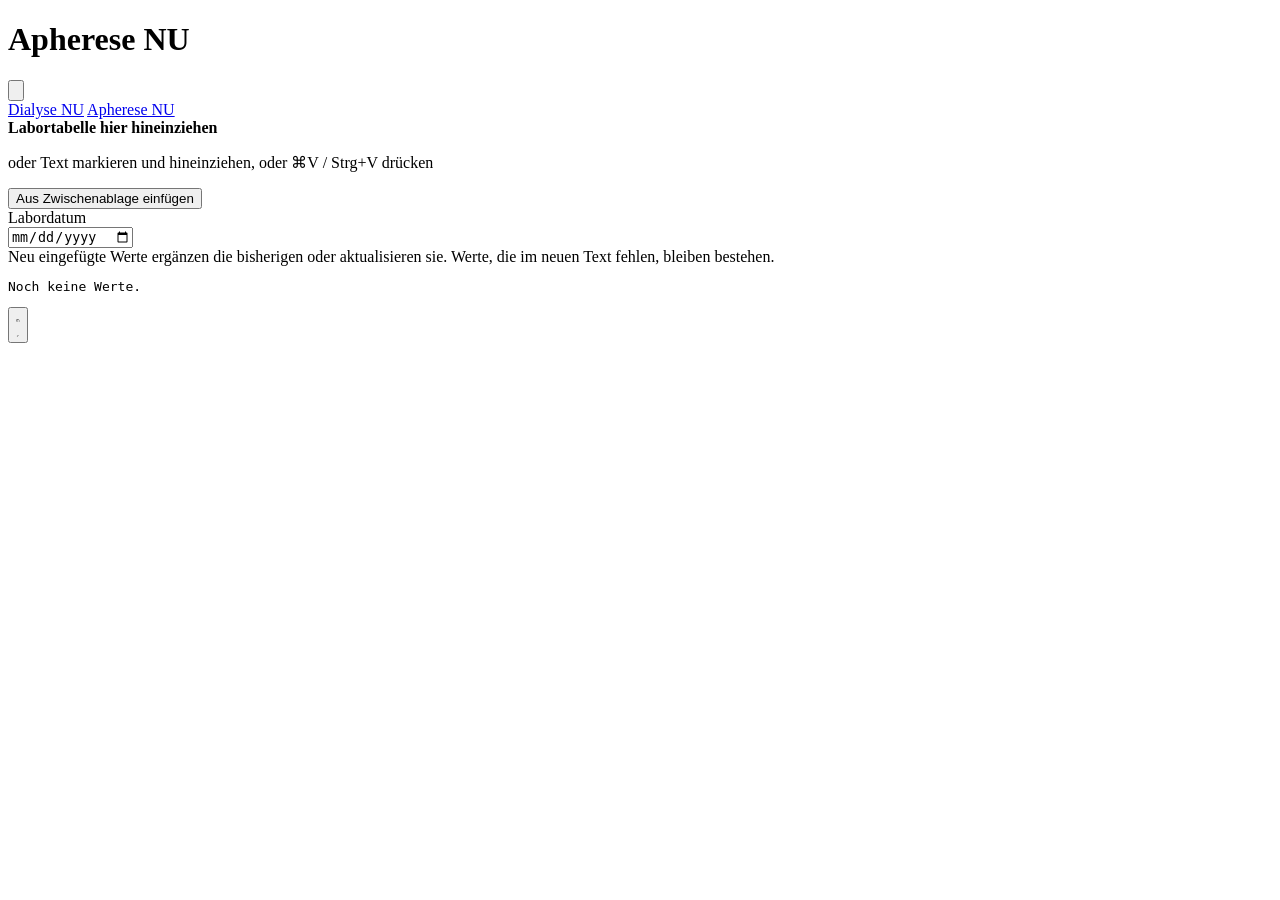
==== apherese.html @ d82b1b14 "Replace button with date input in apherese.html" ====
<!doctype html>
<html lang="de">
  <head>
    <meta charset="utf-8" />
    <meta
      name="viewport"
      content="width=device-width, initial-scale=1, viewport-fit=cover"
    />
    <link
      rel="icon"
      type="image/png"
      href="./faviconA/favicon-96x96.png"
      sizes="96x96"
    />
    <link rel="icon" type="image/svg+xml" href="./faviconA/favicon.svg" />
    <link rel="shortcut icon" href="./faviconA/favicon.ico" />
    <link
      rel="apple-touch-icon"
      sizes="180x180"
      href="./faviconA/apple-touch-icon.png"
    />
    <meta name="apple-mobile-web-app-title" content="Apherese NU" />
    <link rel="manifest" href="./faviconA/site.webmanifest" />
    <meta name="apple-mobile-web-app-title" content="Apherese NU" />
    <title>Apherese NU</title>
    <link rel="stylesheet" href="style.css" />
  </head>
  <body>
    <div class="header">
      <h1>Apherese NU</h1>
      <button
        class="BTN"
        id="resetBtn"
        title="Zurücksetzen"
        aria-label="Zurücksetzen"
      >
        <svg viewBox="0 0 24 24">
          <path d="M12 5V1L7 6l5 5V7a6 6 0 1 1-6 6H4a8 8 0 1 0 8-8z" />
        </svg>
      </button>
    </div>

    <nav class="switch" aria-label="Bereich wählen">
      <a href="index.html">Dialyse NU</a>
      <a href="apherese.html" class="active" aria-current="page">Apherese NU</a>
    </nav>

    <div class="card">
      <div class="drop" id="drop" tabindex="0">
        <b>Labortabelle hier hineinziehen</b>
        <p>oder Text markieren und hineinziehen, oder ⌘V / Strg+V drücken</p>
        <button type="button" class="pill" id="clip">
          Aus Zwischenablage einfügen
        </button>
        <div id="msg"></div>
      </div>
    </div>

    <form class="card datum" onsubmit="return false;">
      <div class="umrechner">
        <div class="title">Labordatum</div>
        <div class="eingabefeld dd" id="dd">
          <input type="date" id="datum" />
        </div>
      </div>
      <div class="hint">
        Neu eingefügte Werte ergänzen die bisherigen oder aktualisieren sie.
        Werte, die im neuen Text fehlen, bleiben bestehen.
      </div>
    </form>

    <div class="card">
      <div class="outrow">
        <pre id="out">Noch keine Werte.</pre>
        <button
          class="BTN"
          id="CopyBtn"
          title="Text kopieren"
          aria-label="Text kopieren"
        >
          <svg class="ic-copy" viewBox="0 0 24 24">
            <path
              d="M16 1H4a2 2 0 0 0-2 2v14h2V3h12V1zm3 4H8a2 2 0 0 0-2 2v14a2 2 0 0 0 2 2h11a2 2 0 0 0 2-2V7a2 2 0 0 0-2-2zm0 16H8V7h11v14z"
            />
          </svg>
          <svg class="ic-check" viewBox="0 0 24 24">
            <path d="M5 12.5l4.5 4.5L19 7.5" />
          </svg>
        </button>
      </div>
    </div>

    <script src="apherese.js"></script>
  </body>
</html>
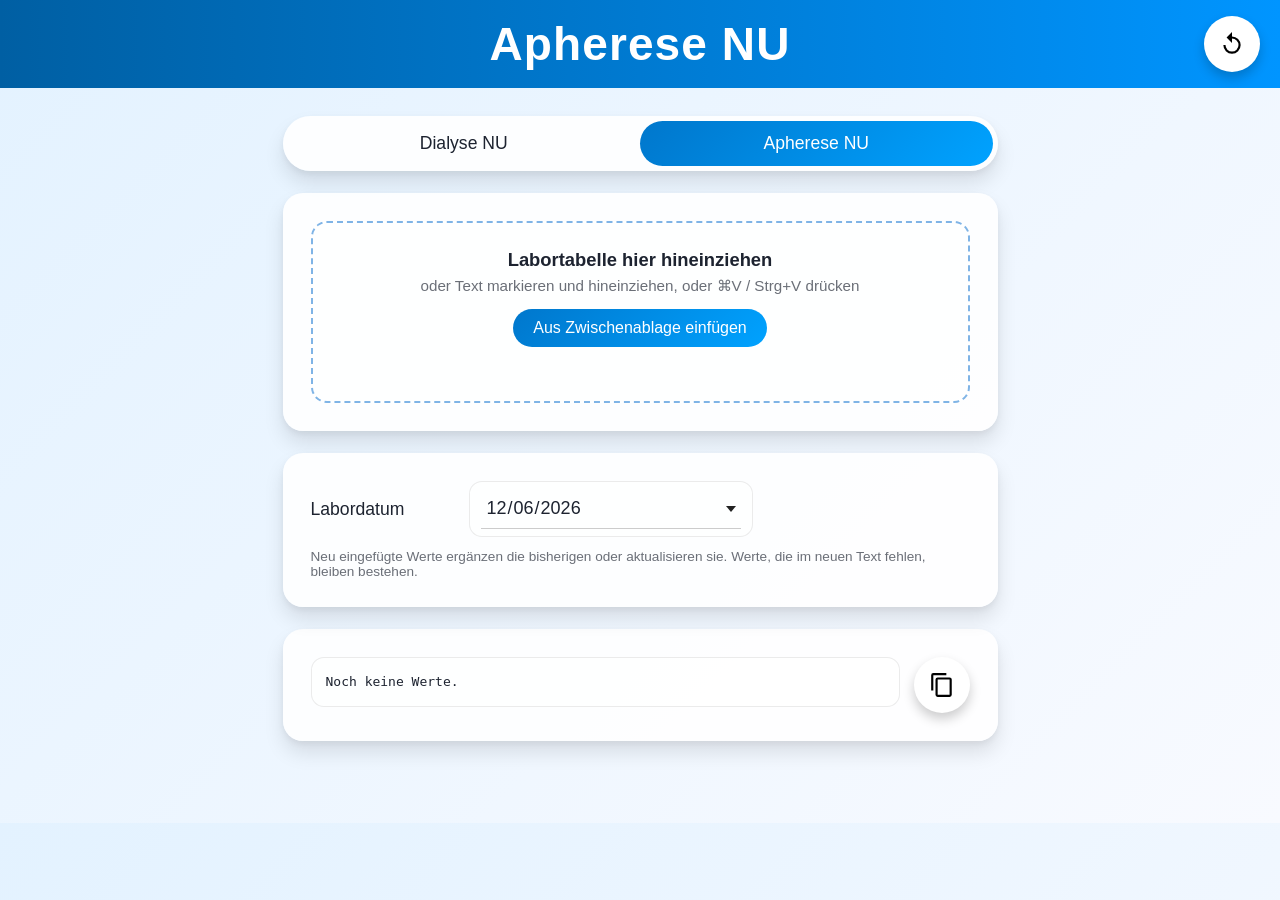
==== commit 70b73ea3: "Update styles and behavior for Copy Button feedback and versioning" ====
--- a/apherese.html
+++ b/apherese.html
@@ -23,7 +23,7 @@
     <link rel="manifest" href="./faviconA/site.webmanifest" />
     <meta name="apple-mobile-web-app-title" content="Apherese NU" />
     <title>Apherese NU</title>
-    <link rel="stylesheet" href="style.css" />
+    <link rel="stylesheet" href="style.css?v=3" />
   </head>
   <body>
     <div class="header">
@@ -90,6 +90,6 @@
       </div>
     </div>
 
-    <script src="apherese.js"></script>
+    <script src="apherese.js?v=3"></script>
   </body>
-</html>
+</html>
--- a/style.css
+++ b/style.css
@@ -0,0 +1,391 @@
+/* ===== BASE ===== */
+body {
+  margin: 0;
+  padding: 0 0 60px;
+  background: linear-gradient(135deg, #e3f2ff, #f8faff);
+  font-family: Arial, Helvetica, sans-serif;
+  color: #1d2330;
+}
+
+/* ===== HEADER ===== */
+.header {
+  position: relative;
+  display: flex;
+  align-items: center;
+  justify-content: center;
+  background: linear-gradient(90deg, #005fa3, #0095ff);
+  padding: 17px 0;
+  padding-top: calc(17px + env(safe-area-inset-top, 0px));
+  margin-bottom: 28px;
+}
+.header h1 {
+  margin: 0;
+  font-size: 46px;
+  color: #fff;
+  letter-spacing: 1.1px;
+}
+
+/* ===== BUTTONS ===== */
+.BTN {
+  display: flex;
+  justify-content: center;
+  align-items: center;
+  width: 56px;
+  height: 56px;
+  border: none;
+  border-radius: 50%;
+  background: #fff;
+  box-shadow: 0 6px 12px rgba(0, 0, 0, 0.2);
+  color: #000;
+  cursor: pointer;
+  transition:
+    scale 0.12s ease,
+    background 0.25s ease,
+    box-shadow 0.12s ease;
+  -webkit-tap-highlight-color: transparent;
+}
+.BTN:hover {
+  background: #d1cfcf;
+  scale: 1.12;
+}
+.BTN:active {
+  background: #c4c4c4;
+}
+.BTN svg {
+  width: 26px;
+  height: 26px;
+  fill: currentColor;
+}
+#resetBtn {
+  position: absolute;
+  top: 50%;
+  right: 20px;
+  translate: 0 -50%;
+}
+
+/* Copy-Button: Kopier-Symbol -> Haken */
+#CopyBtn {
+  position: relative;
+  flex: none;
+}
+#CopyBtn svg {
+  position: absolute;
+  transition:
+    transform 0.35s cubic-bezier(0.3, 1.4, 0.5, 1),
+    opacity 0.25s;
+}
+#CopyBtn .ic-check {
+  fill: none;
+  stroke: #fff;
+  stroke-width: 2.6;
+  stroke-linecap: round;
+  stroke-linejoin: round;
+  stroke-dasharray: 24;
+  stroke-dashoffset: 24;
+  opacity: 0;
+  transform: scale(0.4) rotate(-30deg);
+}
+#CopyBtn.done {
+  background: #1c8a3a !important;
+}
+#CopyBtn.done .ic-copy {
+  opacity: 0;
+  transform: scale(0.3) rotate(90deg);
+}
+#CopyBtn.done .ic-check {
+  opacity: 1;
+  transform: none;
+  stroke-dashoffset: 0;
+  transition:
+    stroke-dashoffset 0.4s ease 0.15s,
+    transform 0.4s cubic-bezier(0.3, 1.4, 0.5, 1) 0.1s,
+    opacity 0.2s;
+}
+
+/* ===== UMSCHALTER ===== */
+.switch {
+  display: flex;
+  box-sizing: border-box;
+  max-width: 715px;
+  margin: 0 auto 22px;
+  padding: 5px;
+  background: rgba(255, 255, 255, 0.9);
+  border-radius: 999px;
+  box-shadow:
+    0 3px 6px rgba(0, 0, 0, 0.05),
+    0 12px 20px rgba(0, 0, 0, 0.1);
+}
+.switch a {
+  flex: 1;
+  padding: 12px 8px;
+  border-radius: 999px;
+  color: #1d2330;
+  font-size: 1.1rem;
+  text-align: center;
+  text-decoration: none;
+  transition:
+    background 0.2s,
+    color 0.2s;
+  -webkit-tap-highlight-color: transparent;
+}
+.switch a:hover {
+  background: rgba(0, 119, 204, 0.12);
+}
+.switch a.active {
+  background: linear-gradient(135deg, #0077cc, #00a2ff);
+  color: #fff;
+}
+
+/* ===== KARTEN ===== */
+.card {
+  position: relative;
+  box-sizing: border-box;
+  max-width: 715px;
+  margin: 0 auto 22px;
+  padding: 28px;
+  background: rgba(255, 255, 255, 0.9);
+  border-radius: 20px;
+  box-shadow:
+    0 3px 6px rgba(0, 0, 0, 0.05),
+    0 12px 20px rgba(0, 0, 0, 0.1);
+}
+.card.datum {
+  z-index: 5;
+}
+
+/* ===== DROP-FELD ===== */
+.drop {
+  padding: 26px 16px;
+  text-align: center;
+  background: rgba(255, 255, 255, 0.65);
+  border: 2px dashed #7fb4e6;
+  border-radius: 16px;
+  cursor: pointer;
+  outline: none;
+  transition:
+    background 0.2s,
+    border-color 0.2s;
+}
+.drop:hover,
+.drop.over,
+.drop:focus {
+  background: rgba(0, 119, 204, 0.08);
+  border-color: #0077cc;
+}
+.drop b {
+  font-size: 1.15rem;
+}
+.drop p {
+  margin: 6px 0 0;
+  font-size: 0.95rem;
+  opacity: 0.65;
+}
+.pill {
+  margin-top: 14px;
+  padding: 10px 20px;
+  border: none;
+  border-radius: 999px;
+  background: linear-gradient(135deg, #0077cc, #00a2ff);
+  color: #fff;
+  font-size: 1rem;
+  cursor: pointer;
+}
+#msg {
+  min-height: 1.2em;
+  margin-top: 10px;
+  font-size: 0.95rem;
+}
+#msg.ok {
+  color: #1c8a3a;
+  font-weight: bold;
+}
+
+/* ===== DATUM ===== */
+.umrechner {
+  display: grid;
+  grid-template-columns: 145px minmax(0, 1fr);
+  gap: 13px;
+  align-items: center;
+}
+.title {
+  font-size: 1.1rem;
+}
+.eingabefeld {
+  display: flex;
+  flex-direction: column;
+  padding: 7px 11px;
+  background: rgba(255, 255, 255, 0.65);
+  border: 1px solid rgba(0, 0, 0, 0.08);
+  border-radius: 13px;
+  transition:
+    transform 0.2s,
+    box-shadow 0.25s;
+}
+.eingabefeld:hover {
+  transform: translateY(-3px);
+  box-shadow: 0 7px 18px rgba(0, 0, 0, 0.08);
+}
+.eingabefeld.dd {
+  position: relative;
+  max-width: 260px;
+}
+.eingabefeld.dd:hover {
+  transform: none;
+  box-shadow: none;
+}
+/* Browser-Datepicker, sieht aus wie der frühere Button: "Datum ▾" */
+.eingabefeld.dd input[type="date"] {
+  position: relative;
+  display: block;
+  box-sizing: border-box;
+  width: 100%;
+  min-height: 40px;
+  margin: 0;
+  padding: 8px 24px 8px 5px;
+  border: none;
+  border-bottom: 1px solid #ccc;
+  border-radius: 0;
+  background: transparent
+    url("data:image/svg+xml,%3Csvg xmlns='http://www.w3.org/2000/svg' width='10' height='6' viewBox='0 0 10 6'%3E%3Cpath d='M0 0h10L5 6z' fill='%23222'/%3E%3C/svg%3E")
+    no-repeat right 5px center;
+  color: inherit;
+  font: inherit;
+  font-size: 18px;
+  text-align: left;
+  cursor: pointer;
+  outline: none;
+  appearance: none;
+  -webkit-appearance: none;
+}
+.eingabefeld.dd input[type="date"]:hover {
+  border-bottom-color: #0077cc;
+}
+.eingabefeld.dd input[type="date"]::-webkit-date-and-time-value {
+  text-align: left;
+}
+/* natives Kalender-Symbol unsichtbar, aber über das ganze Feld klickbar */
+.eingabefeld.dd input[type="date"]::-webkit-calendar-picker-indicator {
+  position: absolute;
+  inset: 0;
+  width: 100%;
+  height: 100%;
+  margin: 0;
+  padding: 0;
+  opacity: 0;
+  cursor: pointer;
+}
+
+/* ===== AUSGABE ===== */
+.outrow {
+  display: flex;
+  gap: 14px;
+  align-items: flex-start;
+}
+pre {
+  flex: 1;
+  min-width: 0;
+  margin: 0;
+  padding: 14px;
+  background: rgba(255, 255, 255, 0.65);
+  border: 1px solid rgba(0, 0, 0, 0.08);
+  border-radius: 13px;
+  font:
+    13px/1.55 ui-monospace,
+    Menlo,
+    monospace;
+  white-space: pre-wrap;
+  word-break: break-word;
+}
+.hint {
+  margin-top: 12px;
+  font-size: 0.85rem;
+  opacity: 0.65;
+}
+
+/* ===== HANDY ===== */
+@media (max-width: 650px) {
+  html {
+    overflow-x: hidden;
+  }
+  .header h1 {
+    font-size: 26px;
+  }
+  #resetBtn {
+    width: 40px;
+    height: 40px;
+    right: 10px;
+  }
+  .card {
+    margin: 0 12px 16px;
+    padding: 18px 14px;
+  }
+  .umrechner {
+    grid-template-columns: 1fr;
+    gap: 10px;
+  }
+  .title {
+    text-align: center;
+    font-size: 1.3rem;
+  }
+  .eingabefeld.dd {
+    max-width: none;
+  }
+  .eingabefeld.dd input[type="date"] {
+    min-height: 44px;
+    font-size: 20px;
+  }
+  .BTN {
+    width: 50px;
+    height: 50px;
+  }
+  .switch {
+    margin: 0 12px 16px;
+  }
+}
+
+/* Copy-Button: Wackeln + Hinweis, wenn noch nichts zum Kopieren da ist */
+#CopyBtn.shake {
+  animation: copy-shake 0.5s ease;
+}
+@keyframes copy-shake {
+  0%,
+  100% {
+    transform: translateX(0);
+  }
+  15% {
+    transform: translateX(-9px);
+  }
+  35% {
+    transform: translateX(9px);
+  }
+  55% {
+    transform: translateX(-6px);
+  }
+  75% {
+    transform: translateX(6px);
+  }
+}
+#CopyBtn::after {
+  content: "Noch keine Werte zum Kopieren";
+  position: absolute;
+  right: 0;
+  bottom: calc(100% + 10px);
+  padding: 8px 12px;
+  border-radius: 10px;
+  background: #222;
+  color: #fff;
+  font-size: 13px;
+  line-height: 1.2;
+  white-space: nowrap;
+  opacity: 0;
+  transform: translateY(4px);
+  transition:
+    opacity 0.2s ease,
+    transform 0.2s ease;
+  pointer-events: none;
+  z-index: 10;
+}
+#CopyBtn.tip::after {
+  opacity: 1;
+  transform: none;
+}
